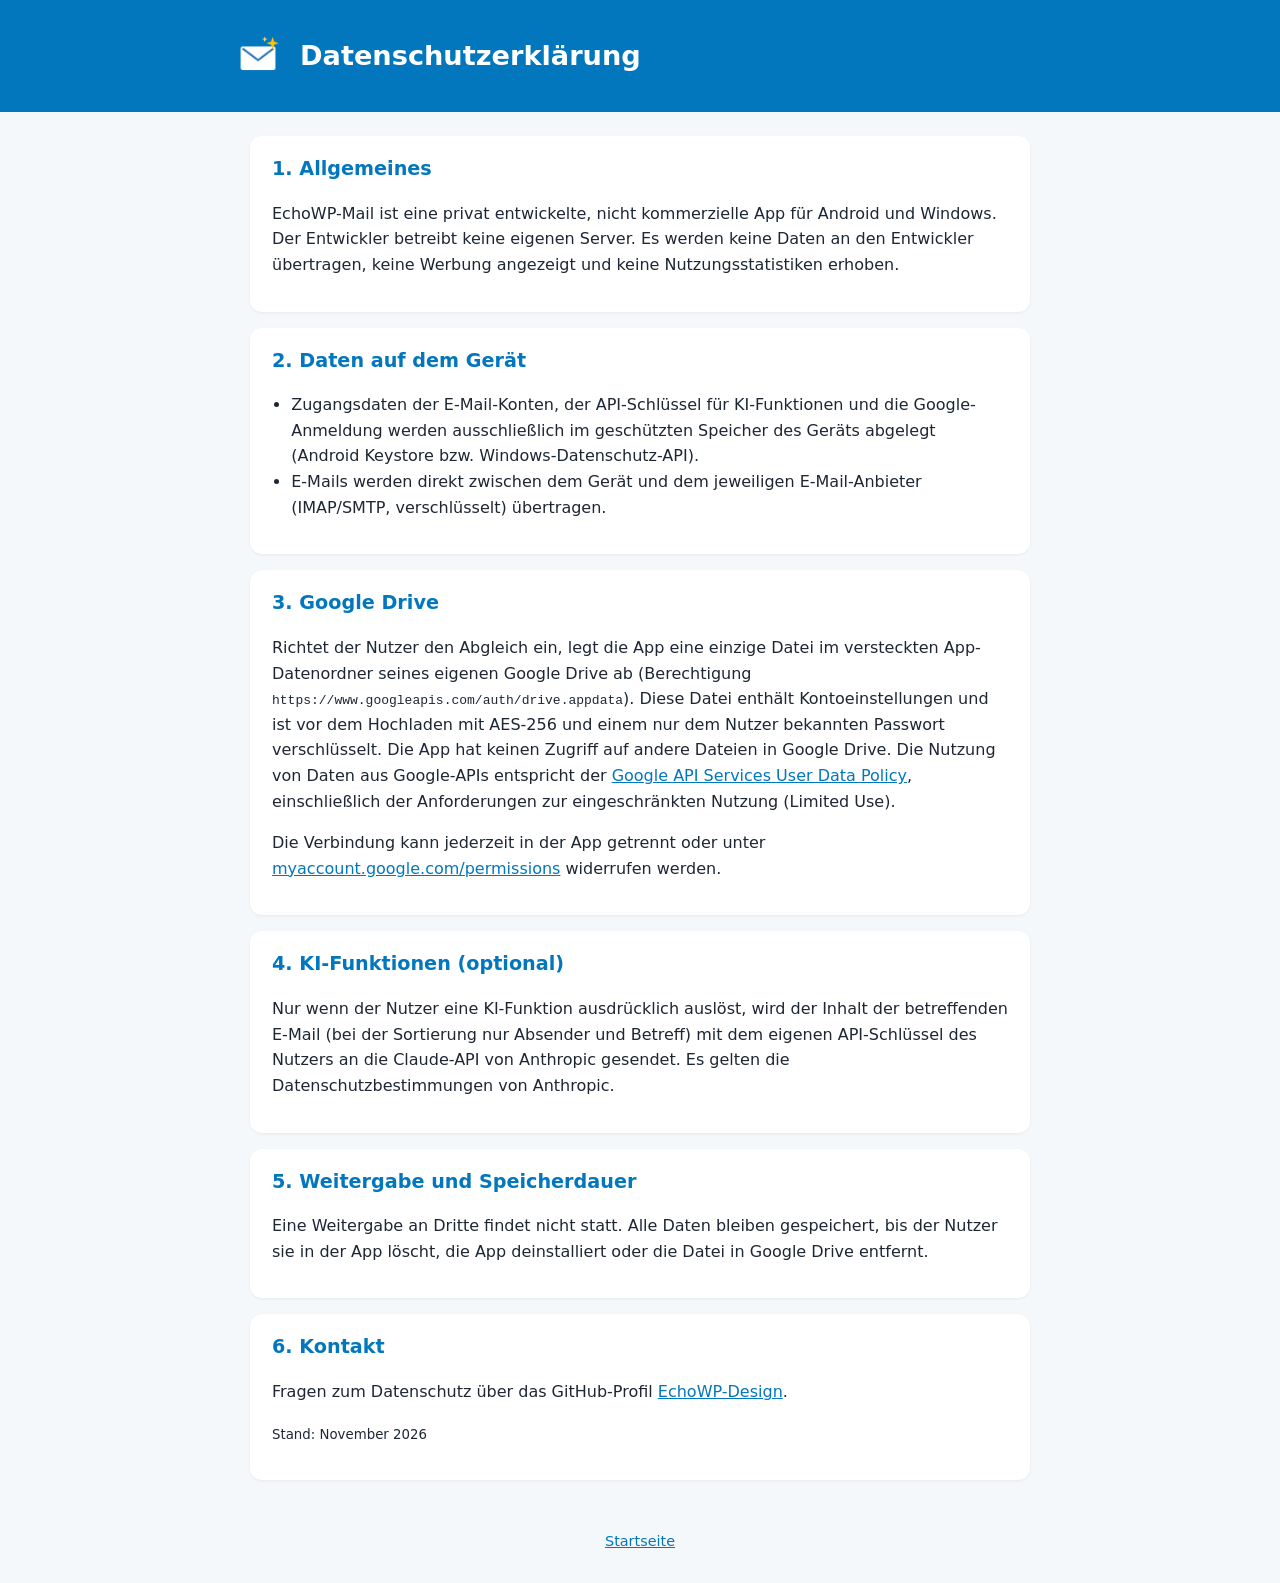
==== datenschutz.html @ 0e7a86eb "Startseite und Datenschutzerklärung für EchoWP-Mail Co-Authored-By: Claude Opus 5.5 <noreply@anthrop" ====
<!DOCTYPE html>
<html lang="de">
<head>
<meta charset="utf-8">
<meta name="viewport" content="width=device-width, initial-scale=1">
<title>Datenschutzerklärung – EchoWP-Mail</title>
<link rel="icon" href="icon.png">
<link rel="stylesheet" href="style.css">
</head>
<body>
<header><div class="w"><img src="icon.png" alt=""><h1>Datenschutzerklärung</h1></div></header>
<main class="w">
<section>
<h2>1. Allgemeines</h2>
<p>EchoWP-Mail ist eine privat entwickelte, nicht kommerzielle App für Android und Windows. Der Entwickler betreibt keine eigenen Server. Es werden keine Daten an den Entwickler übertragen, keine Werbung angezeigt und keine Nutzungsstatistiken erhoben.</p>
</section>
<section>
<h2>2. Daten auf dem Gerät</h2>
<ul>
<li>Zugangsdaten der E-Mail-Konten, der API-Schlüssel für KI-Funktionen und die Google-Anmeldung werden ausschließlich im geschützten Speicher des Geräts abgelegt (Android Keystore bzw. Windows-Datenschutz-API).</li>
<li>E-Mails werden direkt zwischen dem Gerät und dem jeweiligen E-Mail-Anbieter (IMAP/SMTP, verschlüsselt) übertragen.</li>
</ul>
</section>
<section>
<h2>3. Google Drive</h2>
<p>Richtet der Nutzer den Abgleich ein, legt die App eine einzige Datei im versteckten App-Datenordner seines eigenen Google Drive ab (Berechtigung <code>https://www.googleapis.com/auth/drive.appdata</code>). Diese Datei enthält Kontoeinstellungen und ist vor dem Hochladen mit AES-256 und einem nur dem Nutzer bekannten Passwort verschlüsselt. Die App hat keinen Zugriff auf andere Dateien in Google Drive. Die Nutzung von Daten aus Google-APIs entspricht der <a href="https://developers.google.com/terms/api-services-user-data-policy">Google API Services User Data Policy</a>, einschließlich der Anforderungen zur eingeschränkten Nutzung (Limited Use).</p>
<p>Die Verbindung kann jederzeit in der App getrennt oder unter <a href="https://myaccount.google.com/permissions">myaccount.google.com/permissions</a> widerrufen werden.</p>
</section>
<section>
<h2>4. KI-Funktionen (optional)</h2>
<p>Nur wenn der Nutzer eine KI-Funktion ausdrücklich auslöst, wird der Inhalt der betreffenden E-Mail (bei der Sortierung nur Absender und Betreff) mit dem eigenen API-Schlüssel des Nutzers an die Claude-API von Anthropic gesendet. Es gelten die Datenschutzbestimmungen von Anthropic.</p>
</section>
<section>
<h2>5. Weitergabe und Speicherdauer</h2>
<p>Eine Weitergabe an Dritte findet nicht statt. Alle Daten bleiben gespeichert, bis der Nutzer sie in der App löscht, die App deinstalliert oder die Datei in Google Drive entfernt.</p>
</section>
<section>
<h2>6. Kontakt</h2>
<p>Fragen zum Datenschutz über das GitHub-Profil <a href="https://github.com/EchoWP-Design">EchoWP-Design</a>.</p>
<p><small>Stand: November 2026</small></p>
</section>
</main>
<footer><a href="index.html">Startseite</a></footer>
</body>
</html>
---- style.css ----
:root{--c:#0277BD}
*{box-sizing:border-box}body{margin:0;font-family:system-ui,-apple-system,"Segoe UI",Roboto,sans-serif;line-height:1.6;color:#1d2733;background:#f5f8fb}
header{background:var(--c);color:#fff;padding:28px 20px}header .w{display:flex;align-items:center;gap:14px}
header img{width:56px;height:56px;border-radius:12px}header h1{margin:0;font-size:1.7rem}
.w{max-width:820px;margin:0 auto}main{padding:24px 20px}
section{background:#fff;border-radius:12px;padding:18px 22px;margin:0 0 16px;box-shadow:0 1px 3px rgba(0,0,0,.06)}
h2{margin-top:0;font-size:1.2rem;color:var(--c)}a{color:var(--c)}ul{padding-left:1.2rem}
footer{text-align:center;font-size:.9rem;color:#5b6773;padding:10px 20px 30px}
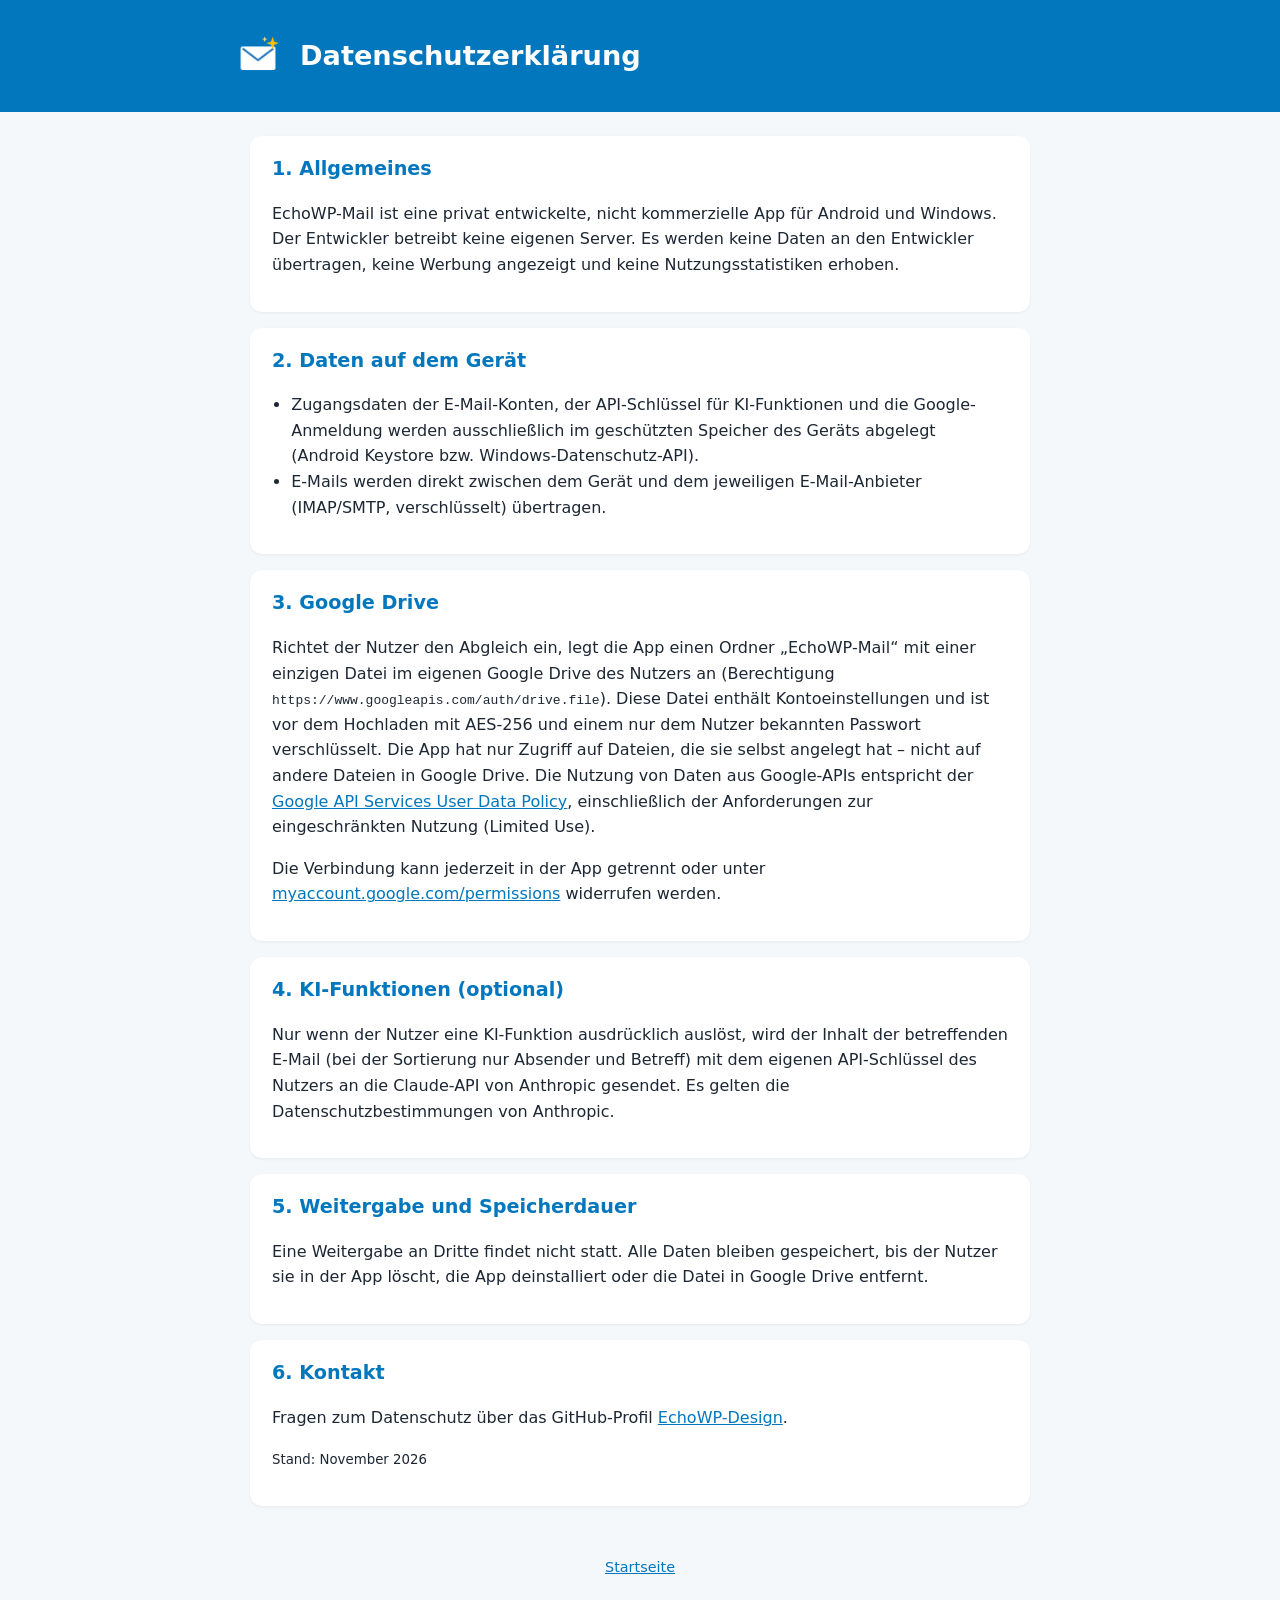
==== commit 8b7b2e49: "Datenschutz: Berechtigung drive.file Co-Authored-By: Claude Opus 5.5 <noreply@anthropic.com> Claude-" ====
--- a/datenschutz.html
+++ b/datenschutz.html
@@ -23,7 +23,7 @@
 </section>
 <section>
 <h2>3. Google Drive</h2>
-<p>Richtet der Nutzer den Abgleich ein, legt die App eine einzige Datei im versteckten App-Datenordner seines eigenen Google Drive ab (Berechtigung <code>https://www.googleapis.com/auth/drive.appdata</code>). Diese Datei enthält Kontoeinstellungen und ist vor dem Hochladen mit AES-256 und einem nur dem Nutzer bekannten Passwort verschlüsselt. Die App hat keinen Zugriff auf andere Dateien in Google Drive. Die Nutzung von Daten aus Google-APIs entspricht der <a href="https://developers.google.com/terms/api-services-user-data-policy">Google API Services User Data Policy</a>, einschließlich der Anforderungen zur eingeschränkten Nutzung (Limited Use).</p>
+<p>Richtet der Nutzer den Abgleich ein, legt die App einen Ordner „EchoWP-Mail“ mit einer einzigen Datei im eigenen Google Drive des Nutzers an (Berechtigung <code>https://www.googleapis.com/auth/drive.file</code>). Diese Datei enthält Kontoeinstellungen und ist vor dem Hochladen mit AES-256 und einem nur dem Nutzer bekannten Passwort verschlüsselt. Die App hat nur Zugriff auf Dateien, die sie selbst angelegt hat – nicht auf andere Dateien in Google Drive. Die Nutzung von Daten aus Google-APIs entspricht der <a href="https://developers.google.com/terms/api-services-user-data-policy">Google API Services User Data Policy</a>, einschließlich der Anforderungen zur eingeschränkten Nutzung (Limited Use).</p>
 <p>Die Verbindung kann jederzeit in der App getrennt oder unter <a href="https://myaccount.google.com/permissions">myaccount.google.com/permissions</a> widerrufen werden.</p>
 </section>
 <section>
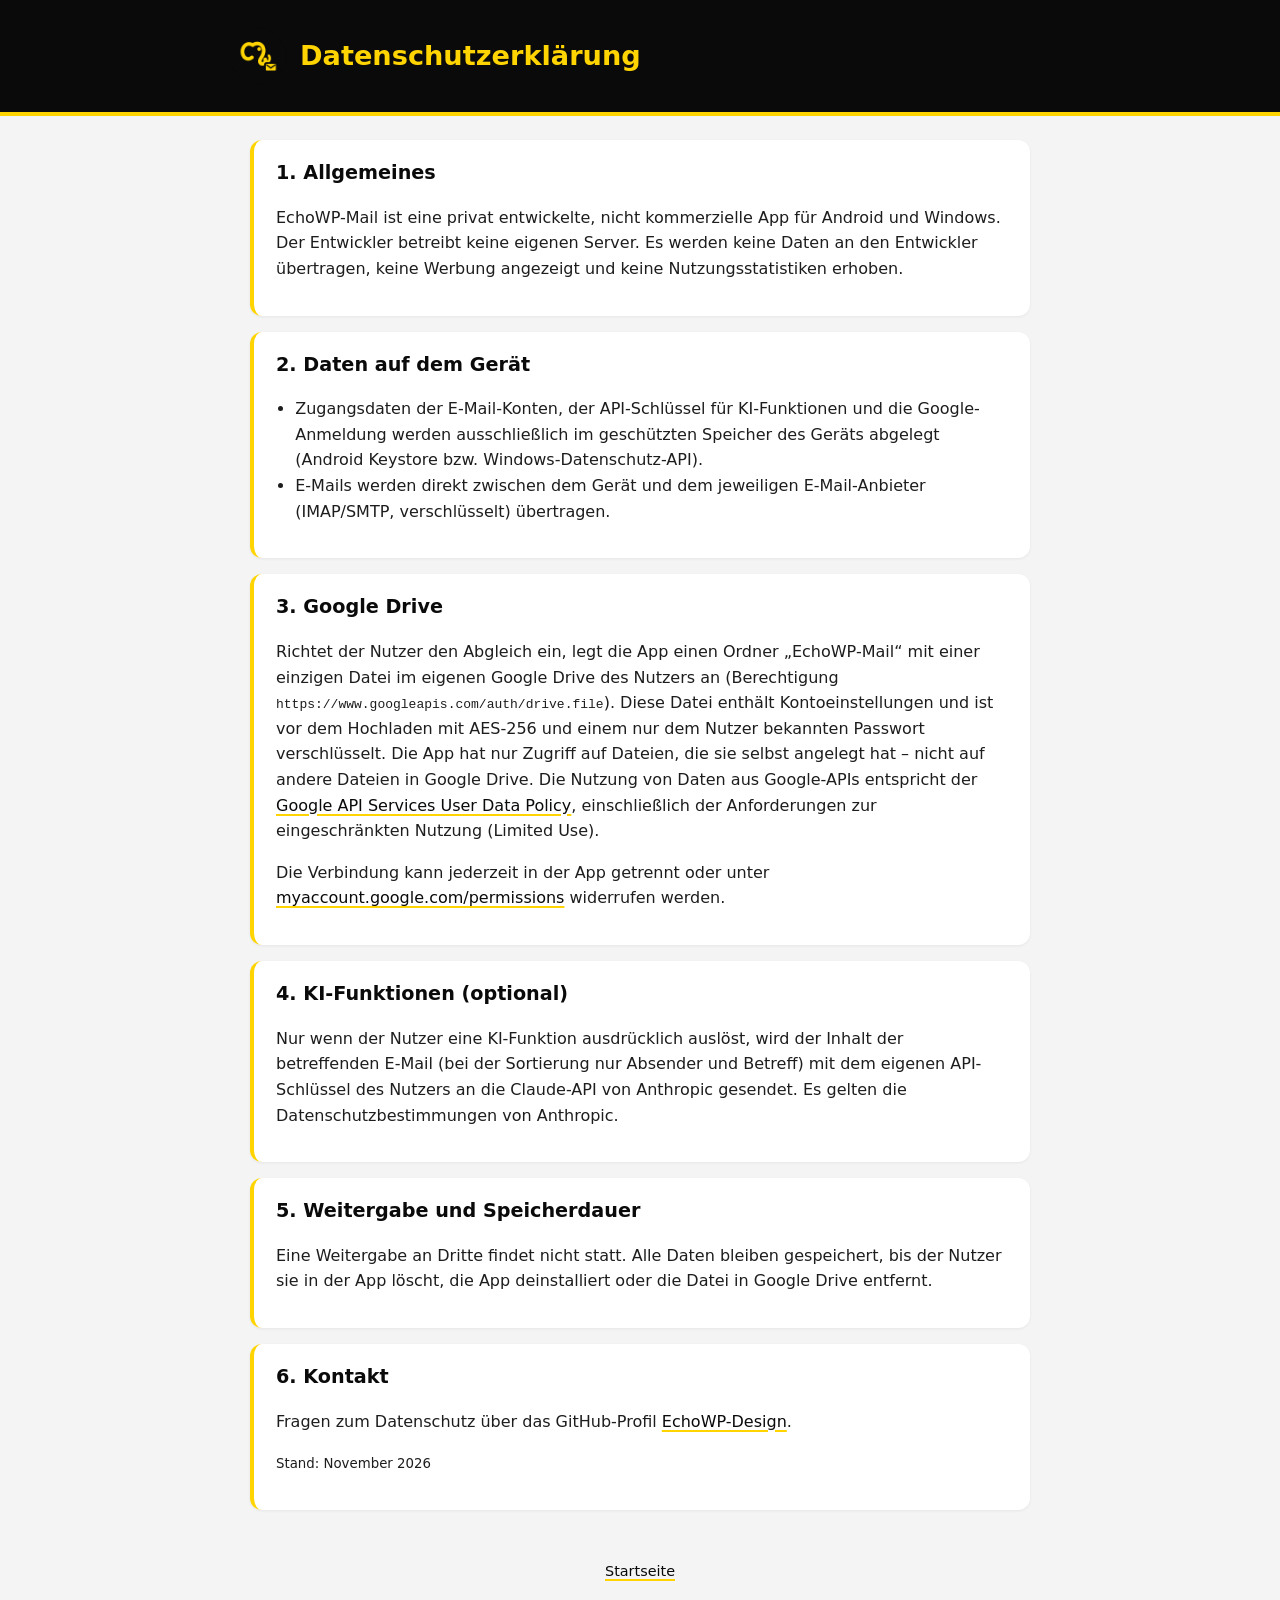
==== commit daf9324e: "Neues EchoWP-Symbol (rundes Elefanten-Logo) und Farben Schwarz-Gelb Co-Authored-By: Claude Opus 5.5 " ====
--- a/datenschutz.html
+++ b/datenschutz.html
@@ -4,11 +4,12 @@
 <meta charset="utf-8">
 <meta name="viewport" content="width=device-width, initial-scale=1">
 <title>Datenschutzerklärung – EchoWP-Mail</title>
-<link rel="icon" href="icon.png">
+<link rel="icon" href="icon.png?v=2">
+<meta name="theme-color" content="#0A0A0A">
 <link rel="stylesheet" href="style.css">
 </head>
 <body>
-<header><div class="w"><img src="icon.png" alt=""><h1>Datenschutzerklärung</h1></div></header>
+<header><div class="w"><img src="icon.png?v=2" alt=""><h1>Datenschutzerklärung</h1></div></header>
 <main class="w">
 <section>
 <h2>1. Allgemeines</h2>
--- a/style.css
+++ b/style.css
@@ -1,8 +1,8 @@
-:root{--c:#0277BD}
-*{box-sizing:border-box}body{margin:0;font-family:system-ui,-apple-system,"Segoe UI",Roboto,sans-serif;line-height:1.6;color:#1d2733;background:#f5f8fb}
-header{background:var(--c);color:#fff;padding:28px 20px}header .w{display:flex;align-items:center;gap:14px}
-header img{width:56px;height:56px;border-radius:12px}header h1{margin:0;font-size:1.7rem}
+:root{--y:#FFD400;--k:#0A0A0A}
+*{box-sizing:border-box}body{margin:0;font-family:system-ui,-apple-system,"Segoe UI",Roboto,sans-serif;line-height:1.6;color:#1d1d1d;background:#f4f4f4}
+header{background:var(--k);color:var(--y);padding:28px 20px;border-bottom:4px solid var(--y)}header .w{display:flex;align-items:center;gap:14px}
+header img{width:56px;height:56px;border-radius:50%}header h1{margin:0;font-size:1.7rem}
 .w{max-width:820px;margin:0 auto}main{padding:24px 20px}
-section{background:#fff;border-radius:12px;padding:18px 22px;margin:0 0 16px;box-shadow:0 1px 3px rgba(0,0,0,.06)}
-h2{margin-top:0;font-size:1.2rem;color:var(--c)}a{color:var(--c)}ul{padding-left:1.2rem}
-footer{text-align:center;font-size:.9rem;color:#5b6773;padding:10px 20px 30px}
+section{background:#fff;border-radius:12px;padding:18px 22px;margin:0 0 16px;box-shadow:0 1px 3px rgba(0,0,0,.06);border-left:4px solid var(--y)}
+h2{margin-top:0;font-size:1.2rem;color:var(--k)}a{color:var(--k);text-decoration-color:var(--y);text-decoration-thickness:2px;text-underline-offset:3px}ul{padding-left:1.2rem}
+footer{text-align:center;font-size:.9rem;color:#5b5b5b;padding:10px 20px 30px}
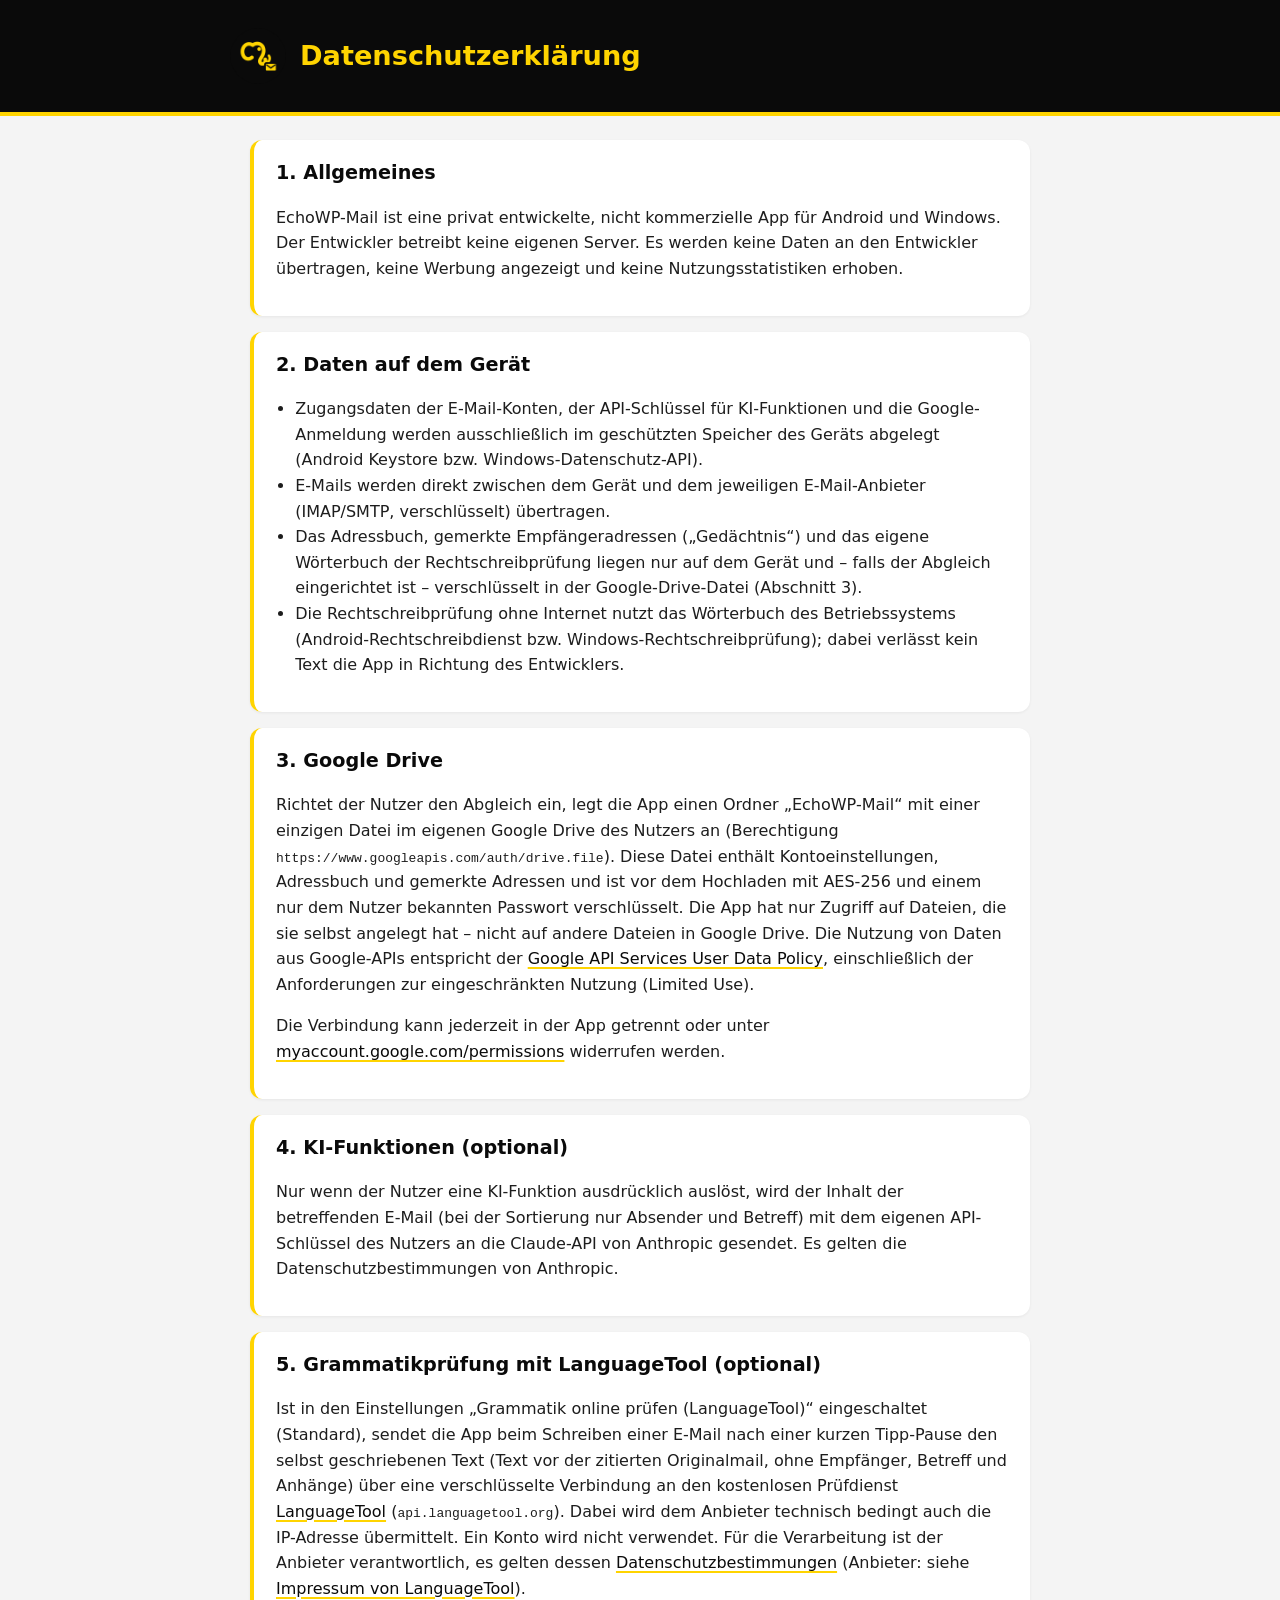
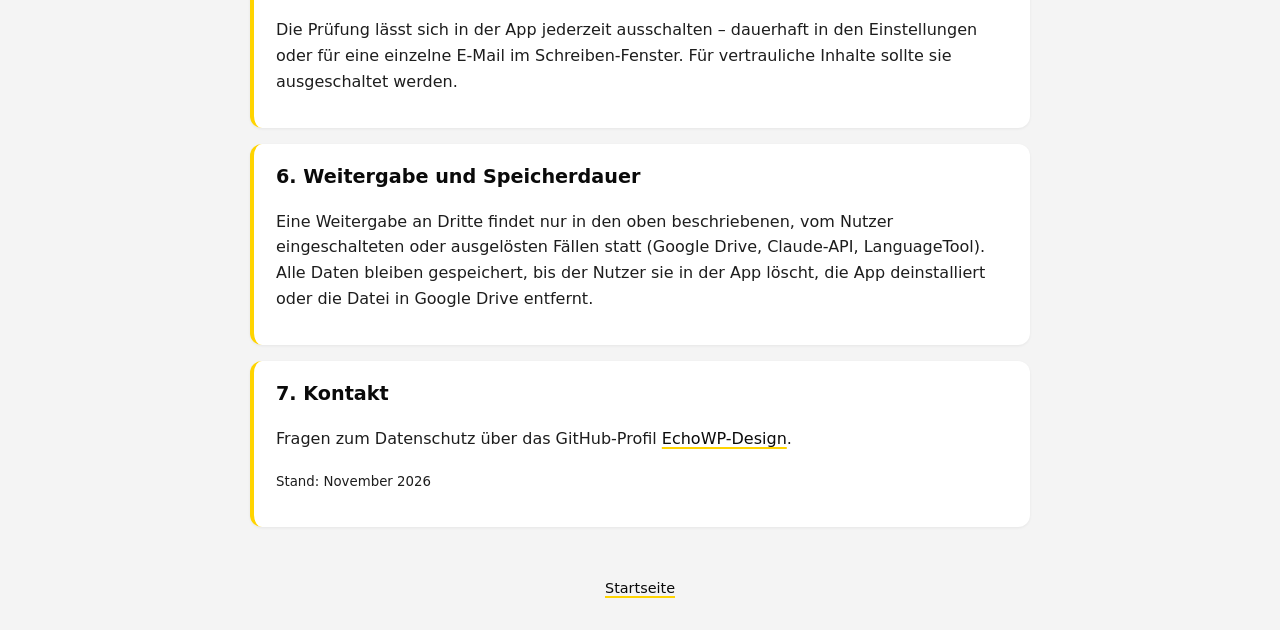
==== commit e7b50789: "Datenschutz: Grammatikprüfung mit LanguageTool, Adressbuch und Gedächtnis Co-Authored-By: Claude Opu" ====
--- a/datenschutz.html
+++ b/datenschutz.html
@@ -20,11 +20,13 @@
 <ul>
 <li>Zugangsdaten der E-Mail-Konten, der API-Schlüssel für KI-Funktionen und die Google-Anmeldung werden ausschließlich im geschützten Speicher des Geräts abgelegt (Android Keystore bzw. Windows-Datenschutz-API).</li>
 <li>E-Mails werden direkt zwischen dem Gerät und dem jeweiligen E-Mail-Anbieter (IMAP/SMTP, verschlüsselt) übertragen.</li>
+<li>Das Adressbuch, gemerkte Empfängeradressen („Gedächtnis“) und das eigene Wörterbuch der Rechtschreibprüfung liegen nur auf dem Gerät und – falls der Abgleich eingerichtet ist – verschlüsselt in der Google-Drive-Datei (Abschnitt 3).</li>
+<li>Die Rechtschreibprüfung ohne Internet nutzt das Wörterbuch des Betriebssystems (Android-Rechtschreibdienst bzw. Windows-Rechtschreibprüfung); dabei verlässt kein Text die App in Richtung des Entwicklers.</li>
 </ul>
 </section>
 <section>
 <h2>3. Google Drive</h2>
-<p>Richtet der Nutzer den Abgleich ein, legt die App einen Ordner „EchoWP-Mail“ mit einer einzigen Datei im eigenen Google Drive des Nutzers an (Berechtigung <code>https://www.googleapis.com/auth/drive.file</code>). Diese Datei enthält Kontoeinstellungen und ist vor dem Hochladen mit AES-256 und einem nur dem Nutzer bekannten Passwort verschlüsselt. Die App hat nur Zugriff auf Dateien, die sie selbst angelegt hat – nicht auf andere Dateien in Google Drive. Die Nutzung von Daten aus Google-APIs entspricht der <a href="https://developers.google.com/terms/api-services-user-data-policy">Google API Services User Data Policy</a>, einschließlich der Anforderungen zur eingeschränkten Nutzung (Limited Use).</p>
+<p>Richtet der Nutzer den Abgleich ein, legt die App einen Ordner „EchoWP-Mail“ mit einer einzigen Datei im eigenen Google Drive des Nutzers an (Berechtigung <code>https://www.googleapis.com/auth/drive.file</code>). Diese Datei enthält Kontoeinstellungen, Adressbuch und gemerkte Adressen und ist vor dem Hochladen mit AES-256 und einem nur dem Nutzer bekannten Passwort verschlüsselt. Die App hat nur Zugriff auf Dateien, die sie selbst angelegt hat – nicht auf andere Dateien in Google Drive. Die Nutzung von Daten aus Google-APIs entspricht der <a href="https://developers.google.com/terms/api-services-user-data-policy">Google API Services User Data Policy</a>, einschließlich der Anforderungen zur eingeschränkten Nutzung (Limited Use).</p>
 <p>Die Verbindung kann jederzeit in der App getrennt oder unter <a href="https://myaccount.google.com/permissions">myaccount.google.com/permissions</a> widerrufen werden.</p>
 </section>
 <section>
@@ -32,11 +34,16 @@
 <p>Nur wenn der Nutzer eine KI-Funktion ausdrücklich auslöst, wird der Inhalt der betreffenden E-Mail (bei der Sortierung nur Absender und Betreff) mit dem eigenen API-Schlüssel des Nutzers an die Claude-API von Anthropic gesendet. Es gelten die Datenschutzbestimmungen von Anthropic.</p>
 </section>
 <section>
-<h2>5. Weitergabe und Speicherdauer</h2>
-<p>Eine Weitergabe an Dritte findet nicht statt. Alle Daten bleiben gespeichert, bis der Nutzer sie in der App löscht, die App deinstalliert oder die Datei in Google Drive entfernt.</p>
+<h2>5. Grammatikprüfung mit LanguageTool (optional)</h2>
+<p>Ist in den Einstellungen „Grammatik online prüfen (LanguageTool)“ eingeschaltet (Standard), sendet die App beim Schreiben einer E-Mail nach einer kurzen Tipp-Pause den selbst geschriebenen Text (Text vor der zitierten Originalmail, ohne Empfänger, Betreff und Anhänge) über eine verschlüsselte Verbindung an den kostenlosen Prüfdienst <a href="https://languagetool.org">LanguageTool</a> (<code>api.languagetool.org</code>). Dabei wird dem Anbieter technisch bedingt auch die IP-Adresse übermittelt. Ein Konto wird nicht verwendet. Für die Verarbeitung ist der Anbieter verantwortlich, es gelten dessen <a href="https://languagetool.org/legal/privacy">Datenschutzbestimmungen</a> (Anbieter: siehe <a href="https://languagetool.org/legal">Impressum von LanguageTool</a>).</p>
+<p>Die Prüfung lässt sich in der App jederzeit ausschalten – dauerhaft in den Einstellungen oder für eine einzelne E-Mail im Schreiben-Fenster. Für vertrauliche Inhalte sollte sie ausgeschaltet werden.</p>
 </section>
 <section>
-<h2>6. Kontakt</h2>
+<h2>6. Weitergabe und Speicherdauer</h2>
+<p>Eine Weitergabe an Dritte findet nur in den oben beschriebenen, vom Nutzer eingeschalteten oder ausgelösten Fällen statt (Google Drive, Claude-API, LanguageTool). Alle Daten bleiben gespeichert, bis der Nutzer sie in der App löscht, die App deinstalliert oder die Datei in Google Drive entfernt.</p>
+</section>
+<section>
+<h2>7. Kontakt</h2>
 <p>Fragen zum Datenschutz über das GitHub-Profil <a href="https://github.com/EchoWP-Design">EchoWP-Design</a>.</p>
 <p><small>Stand: November 2026</small></p>
 </section>
